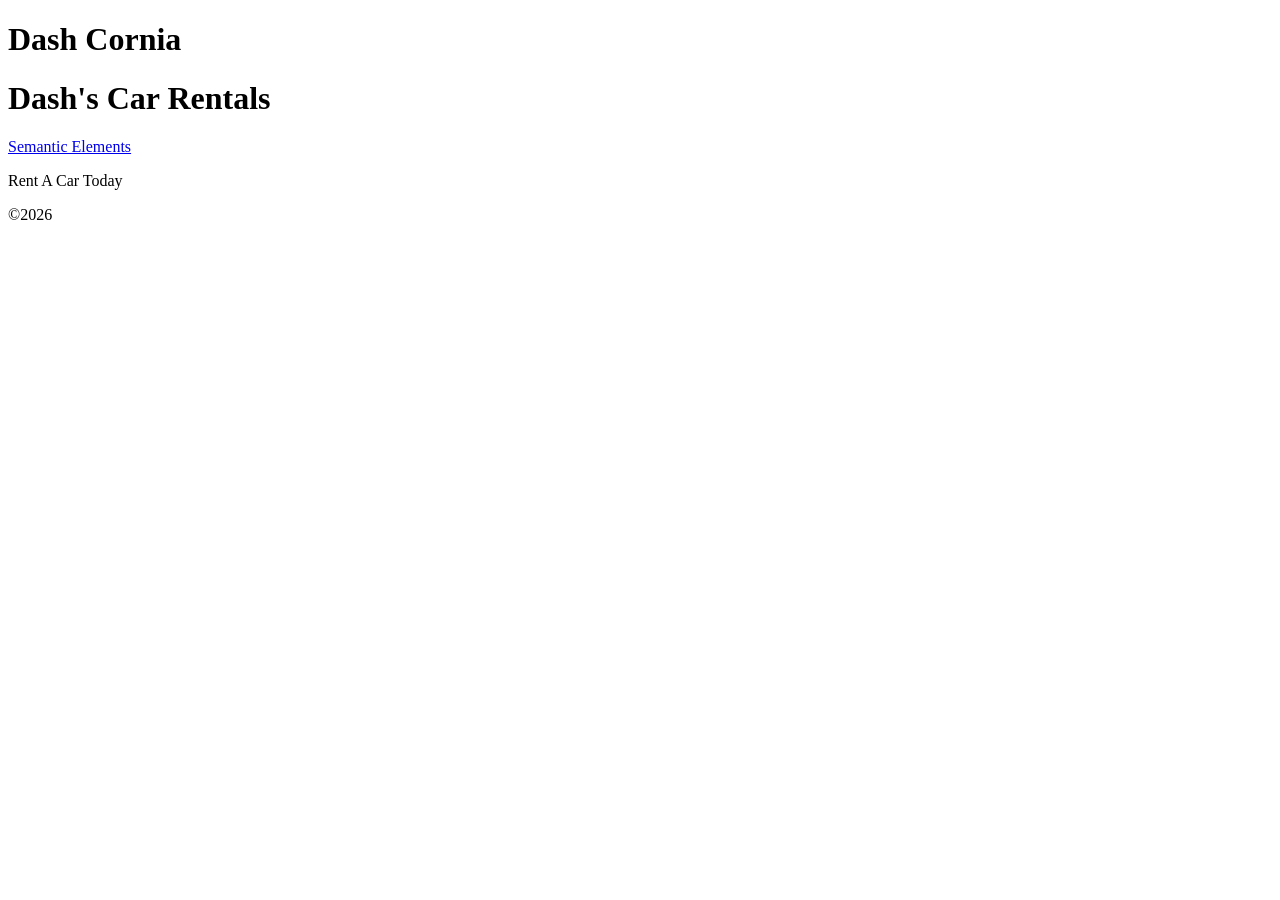
==== Index.HTML @ 03bef97c "Add files via upload" ====
<!DOCTYPE html>
<html lang="en">
<head>
    <meta charset="utf-8">
    <meta name="viewport" content="width=device-width, initial-scale=1.0">
    <meta name="description" content="SWDV-116 HTML Structure Lab">
    <meta name="author" content="Dash Cornia">
    <title>My First HTML</title>
    <link rel="icon" type="image/x-icon" href="https://zany.sh/favicon.svg?text=(DC)">
</head>
<body>
    <h1>Dash Cornia</h1>
    <header>
		<h1>Dash's Car Rentals</h1>
	</header> 
    <nav>
        <a href="https://www.w3schools.com/html/html5_semantic_elements.asp" target="_blank">Semantic Elements</a>
    </nav>
    <main>
        <p>Rent A Car Today</p>
    </main>
    <footer>
        <p>&copy2026</p>
    </footer>
</body>
</html>
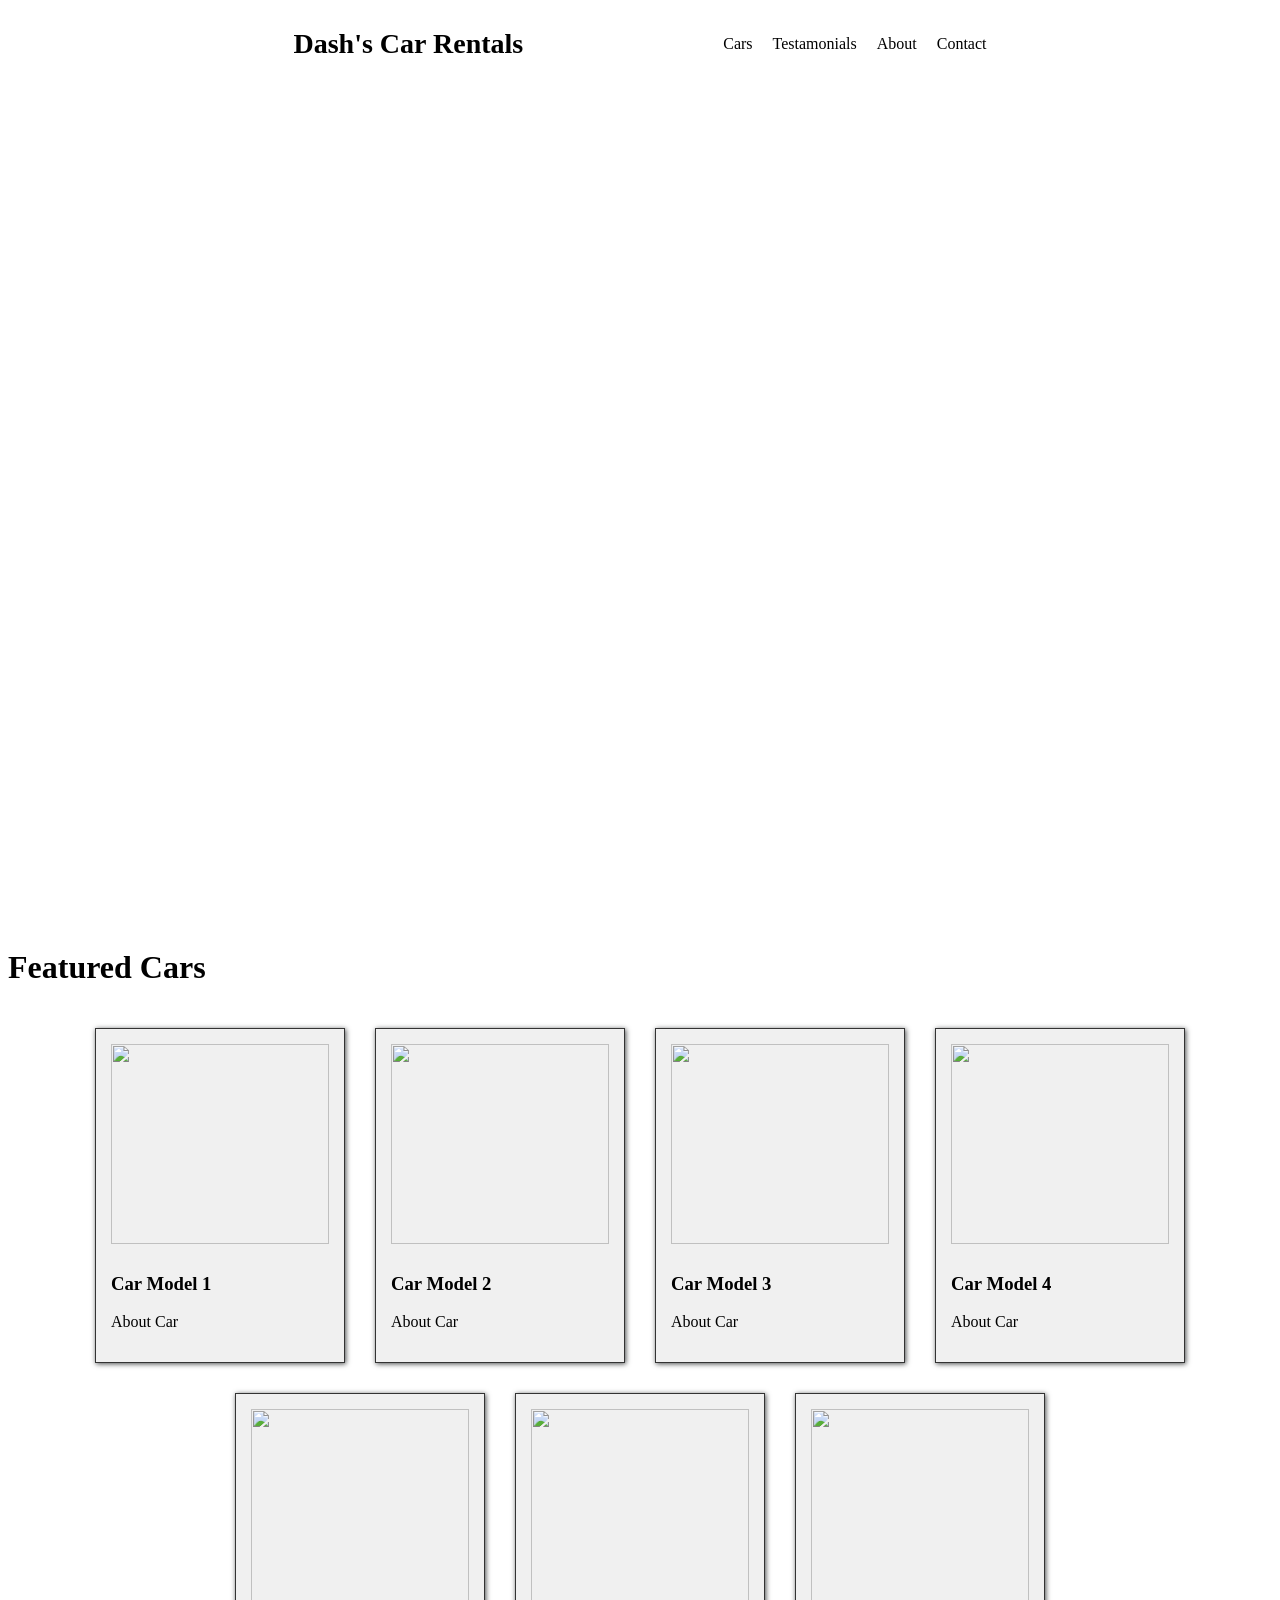
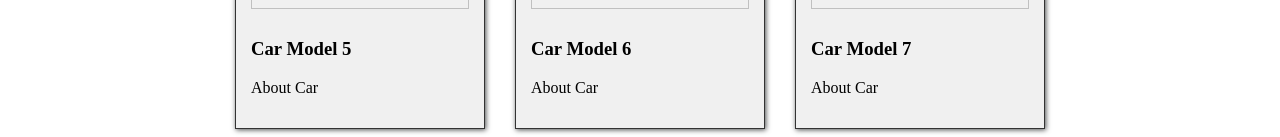
==== commit 7e058cea: "Add files via upload" ====
--- a/Index.HTML
+++ b/Index.HTML
@@ -3,24 +3,59 @@
 <head>
     <meta charset="utf-8">
     <meta name="viewport" content="width=device-width, initial-scale=1.0">
-    <meta name="description" content="SWDV-116 HTML Structure Lab">
-    <meta name="author" content="Dash Cornia">
-    <title>My First HTML</title>
-    <link rel="icon" type="image/x-icon" href="https://zany.sh/favicon.svg?text=(DC)">
+    <title>Dash's Car Rentals</title>
+    <link rel="stylesheet" href="style.css">
 </head>
 <body>
-    <h1>Dash Cornia</h1>
-    <header>
-		<h1>Dash's Car Rentals</h1>
-	</header> 
-    <nav>
-        <a href="https://www.w3schools.com/html/html5_semantic_elements.asp" target="_blank">Semantic Elements</a>
-    </nav>
-    <main>
-        <p>Rent A Car Today</p>
-    </main>
-    <footer>
-        <p>&copy2026</p>
-    </footer>
+    <div class="container">
+        <header class="navbar">
+            <h1 class="logo">Dash's Car Rentals</h1>
+            <nav class="nav-links">
+                <a>Cars</a>
+                <a>Testamonials</a>
+                <a>About</a>
+                <a>Contact</a>
+            </nav>
+        </header>
+        <section class="hero-section"></section>
+    </div>
+        <h1>Featured Cars</h1>
+    <div class="container">
+        <div class="box-sizing">
+            <img class="box-sizing-img" src="car_1.jpg">
+            <h3>Car Model 1</h3>
+            <p>About Car</p>
+		</div>
+		<div class="box-sizing">
+            <img class="box-sizing-img" src="car_2.jpg">
+            <h3>Car Model 2</h3>
+            <p>About Car</p>
+		</div>
+		<div class="box-sizing">
+            <img class="box-sizing-img" src="car_3.jpg">
+            <h3>Car Model 3</h3>
+            <p>About Car</p>
+		</div>
+		<div class="box-sizing">
+            <img class="box-sizing-img" src="car_4.jpg">
+            <h3>Car Model 4</h3>
+            <p>About Car</p>
+		</div>
+        <div class="box-sizing">
+            <img class="box-sizing-img" src="car_5.jpg">
+            <h3>Car Model 5</h3>
+            <p>About Car</p>
+		</div>
+        <div class="box-sizing">
+            <img class="box-sizing-img" src="car_6.jpg">
+            <h3>Car Model 6</h3>
+            <p>About Car</p>
+		</div>
+        <div class="box-sizing">
+            <img class="box-sizing-img" src="car_7.jpg">
+            <h3>Car Model 7</h3>
+            <p>About Car</p>
+		</div>
+    </div>
 </body>
 </html>
--- a/style.css
+++ b/style.css
@@ -0,0 +1,70 @@
+.container {
+    display: flex;
+    flex-wrap: wrap;
+    flex-direction: row;
+    justify-content: center;
+    gap: 30px;
+    padding-top: 20px;
+    position: relative; 
+    width: 100%;
+}
+
+/* change to border-box */
+.box-sizing {
+    width: 250px;
+    background-color: #f0f0f0;
+    border: 1px solid #333;
+    box-sizing: border-box;
+    box-shadow: 1px 1px 5px rgb(76, 78, 79);
+    object-fit: cover;
+    padding: 15px;
+}
+
+.box-sizing-img {
+    width: 100%;
+    height: 200px;
+    object-fit: cover;
+    margin-bottom: 10px;
+
+}
+
+.navbar {
+    display: flex;
+    flex-wrap: wrap;
+    justify-content: center;
+    align-items: center;
+    column-gap: 200px;
+    row-gap: 30px;
+    padding: 20px 40px;
+    background: transparent;
+    position: absolute;
+    color: black;
+    width: 100%;
+    box-sizing: border-box;
+    top: 0;
+    left: 0;
+}
+
+.logo {
+    display: flex;
+    flex-wrap: wrap;
+    font-size: 28px;
+    font-weight: 700;
+    margin: 0;
+}
+
+.nav-links {
+    display: flex;
+    flex-wrap: wrap;
+    justify-content: center;
+    gap: 20px;
+}
+
+
+.hero-section {
+    width: 100%;
+    height: 100vh;
+    background-image: url('hero_1.jpg');
+    background-size: cover;
+    background-repeat: no-repeat;
+}
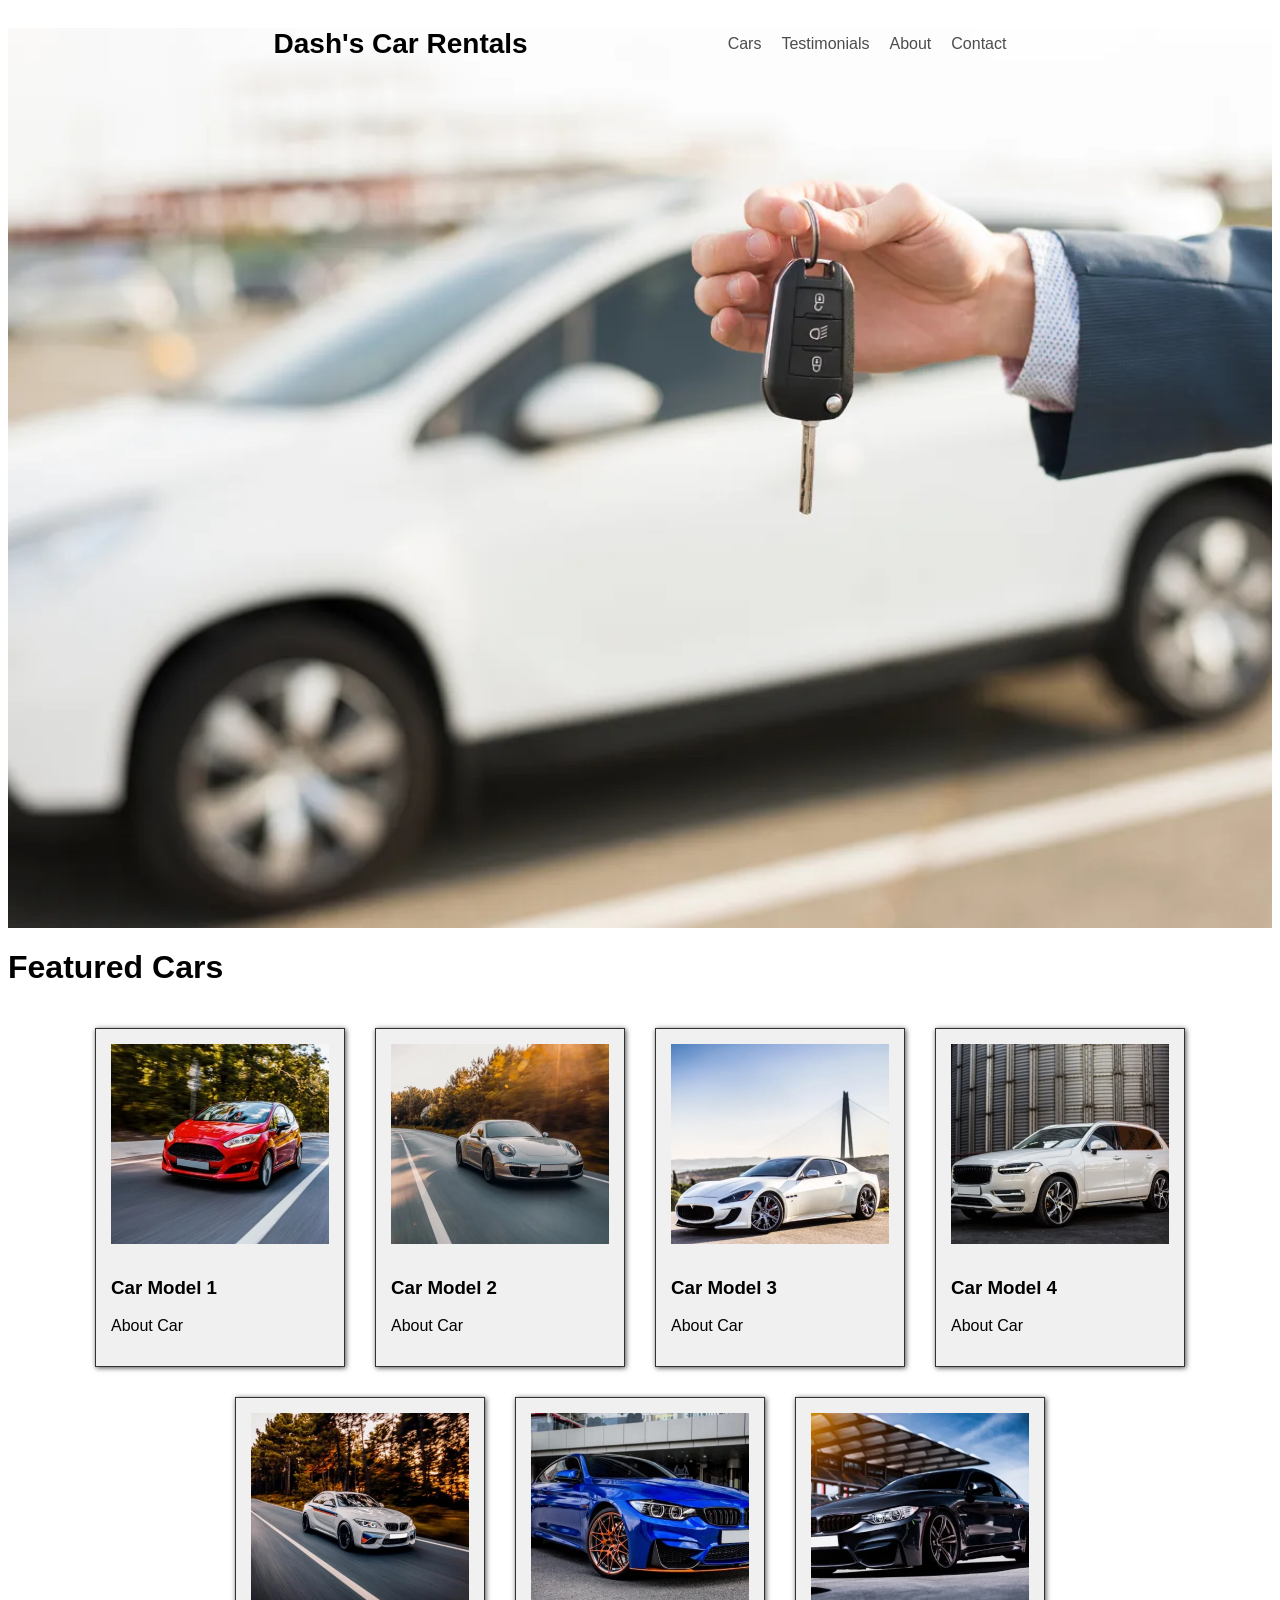
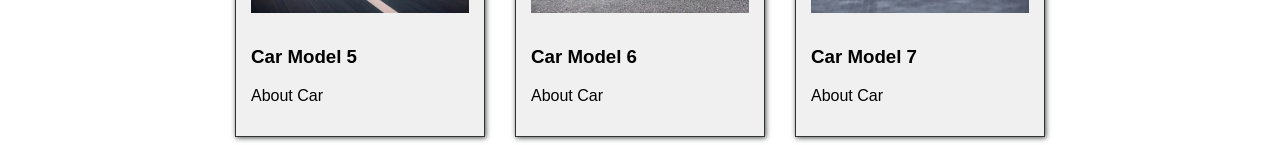
==== commit afb418d1: "Add files via upload" ====
--- a/Index.HTML
+++ b/Index.HTML
@@ -3,56 +3,86 @@
 <head>
     <meta charset="utf-8">
     <meta name="viewport" content="width=device-width, initial-scale=1.0">
+    <meta name="description" content="Dash's Car Rentals">
     <title>Dash's Car Rentals</title>
     <link rel="stylesheet" href="style.css">
 </head>
-<body>
+<body class="Body-section">
     <div class="container">
-        <header class="navbar">
+        <section class="hero-section">
+            <header class="navbar">
             <h1 class="logo">Dash's Car Rentals</h1>
             <nav class="nav-links">
-                <a>Cars</a>
-                <a>Testamonials</a>
-                <a>About</a>
-                <a>Contact</a>
+                <a href="cars.html">Cars</a>
+                <a href="testimonials.html">Testimonials</a>
+                <a href="about.html">About</a>
+                <a href="contact.html">Contact</a>
             </nav>
         </header>
-        <section class="hero-section"></section>
+        </section>
     </div>
         <h1>Featured Cars</h1>
     <div class="container">
         <div class="box-sizing">
-            <img class="box-sizing-img" src="car_1.jpg">
+            <picture>
+                <source media="(min-width: 480px)" srcset="car_1-480w.webp" type="image/webp">
+                <source media="(min-width: 320px)" srcset="car_1-320w.webp" type="image/webp">
+                <img class="box-sizing-img" src="car_1.jpg">
+            </picture>
             <h3>Car Model 1</h3>
             <p>About Car</p>
 		</div>
 		<div class="box-sizing">
-            <img class="box-sizing-img" src="car_2.jpg">
+            <picture>
+                <source media="(min-width: 480px)" srcset="car_2-480w.webp" type="image/webp">
+                <source media="(min-width: 320px)" srcset="car_2-320w.webp" type="image/webp">
+                <img class="box-sizing-img" src="car_2.jpg">
+            </picture>
             <h3>Car Model 2</h3>
             <p>About Car</p>
 		</div>
 		<div class="box-sizing">
-            <img class="box-sizing-img" src="car_3.jpg">
+            <picture>
+                <source media="(min-width: 480px)" srcset="car_3-480w.webp" type="image/webp">
+                <source media="(min-width: 320px)" srcset="car_3-320w.webp" type="image/webp">
+                <img class="box-sizing-img" src="car_3.jpg">
+            </picture>
             <h3>Car Model 3</h3>
             <p>About Car</p>
 		</div>
 		<div class="box-sizing">
-            <img class="box-sizing-img" src="car_4.jpg">
+            <picture>
+                <source media="(min-width: 480px)" srcset="car_4-480w.webp" type="image/webp">
+                <source media="(min-width: 320px)" srcset="car_4-320w.webp" type="image/webp">
+                <img class="box-sizing-img" src="car_4.jpg">
+            </picture>
             <h3>Car Model 4</h3>
             <p>About Car</p>
 		</div>
         <div class="box-sizing">
-            <img class="box-sizing-img" src="car_5.jpg">
+            <picture>
+                <source media="(min-width: 480px)" srcset="car_5-480w.webp" type="image/webp">
+                <source media="(min-width: 320px)" srcset="car_5-320w.webp" type="image/webp">
+                <img class="box-sizing-img" src="car_5.jpg">
+            </picture>
             <h3>Car Model 5</h3>
             <p>About Car</p>
 		</div>
         <div class="box-sizing">
-            <img class="box-sizing-img" src="car_6.jpg">
+            <picture>
+                <source media="(min-width: 480px)" srcset="car_6-480w.webp" type="image/webp">
+                <source media="(min-width: 320px)" srcset="car_6-320w.webp" type="image/webp">
+                <img class="box-sizing-img" src="car_6.jpg">
+            </picture>
             <h3>Car Model 6</h3>
             <p>About Car</p>
 		</div>
         <div class="box-sizing">
-            <img class="box-sizing-img" src="car_7.jpg">
+            <picture>
+                <source media="(min-width: 480px)" srcset="car_7-480w.webp" type="image/webp">
+                <source media="(min-width: 320px)" srcset="car_7-320w.webp" type="image/webp">
+                <img class="box-sizing-img" src="car_7.jpg">
+            </picture>
             <h3>Car Model 7</h3>
             <p>About Car</p>
 		</div>
--- a/style.css
+++ b/style.css
@@ -1,3 +1,22 @@
+.Body-section {
+    font-family: Arial, Helvetica, sans-serif;
+}
+
+nav a {
+    color: rgba(0, 0, 0, 0.7);
+    text-decoration: none;
+}
+
+nav a:hover {
+    color: cadetblue;
+    text-decoration: underline;
+}
+
+main p {
+    font-size: 2rem;
+    font-weight: bold;
+}
+
 .container {
     display: flex;
     flex-wrap: wrap;
@@ -48,7 +67,7 @@
 .logo {
     display: flex;
     flex-wrap: wrap;
-    font-size: 28px;
+    font-size: clamp(1.25rem, 4vw, 1.75rem);
     font-weight: 700;
     margin: 0;
 }
@@ -67,4 +86,88 @@
     background-image: url('hero_1.jpg');
     background-size: cover;
     background-repeat: no-repeat;
+}
+
+@media (min-width: 320px) {
+    .hero-section {
+        background-image: url('hero_1-320w.jpg');
+    }
+}
+
+@media (min-width: 480px) {
+    .hero-section {
+        background-image: url('hero_1-480w.jpg');
+    }
+}
+
+@media (min-width: 768px) {
+    .hero-section {
+        background-image: url('hero_1-768w.jpg');
+    }
+}
+
+@media (min-width: 1024px) {
+    .hero-section {
+        background-image: url('hero_1-1024w.jpg');
+    }
+}
+
+@media (min-width: 1200px) {
+    .hero-section {
+        background-image: url('hero_1-1280w.jpg');
+    }
+}
+
+@media (min-width: 1920px) {
+    .hero-section {
+        background-image: url('hero_1-1920w.jpg');
+    }
+}
+
+@media (min-width: 320px) {
+    @supports (background-image: url('hero_1-320w.webp')) {
+        .hero-section {
+            background-image: url('hero_1-320w.webp');
+        }
+    }
+}
+
+@media (min-width: 480px) {
+    @supports (background-image: url('hero_1-480w.webp')) {
+        .hero-section {
+            background-image: url('hero_1-480w.webp');
+        }
+    }
+}
+
+@media (min-width: 768px) {
+    @supports (background-image: url('hero_1-768w.webp')) {
+        .hero-section {
+            background-image: url('hero_1-768w.webp');
+        }
+    }
+}
+
+@media (min-width: 1024px) {
+    @supports (background-image: url('hero_1-1024w.webp')) {
+        .hero-section {
+            background-image: url('hero_1-1024w.webp');
+        }
+    }
+}
+
+@media (min-width: 1200px) {
+    @supports (background-image: url('hero_1-1280w.webp')) {
+        .hero-section {
+            background-image: url('hero_1-1280w.webp');
+        }
+    }
+}
+
+@media (min-width: 1920px) {
+    @supports (background-image: url('hero_1-1920w.webp')) {
+        .hero-section {
+            background-image: url('hero_1-1920w.webp');
+        }
+    }
 }
